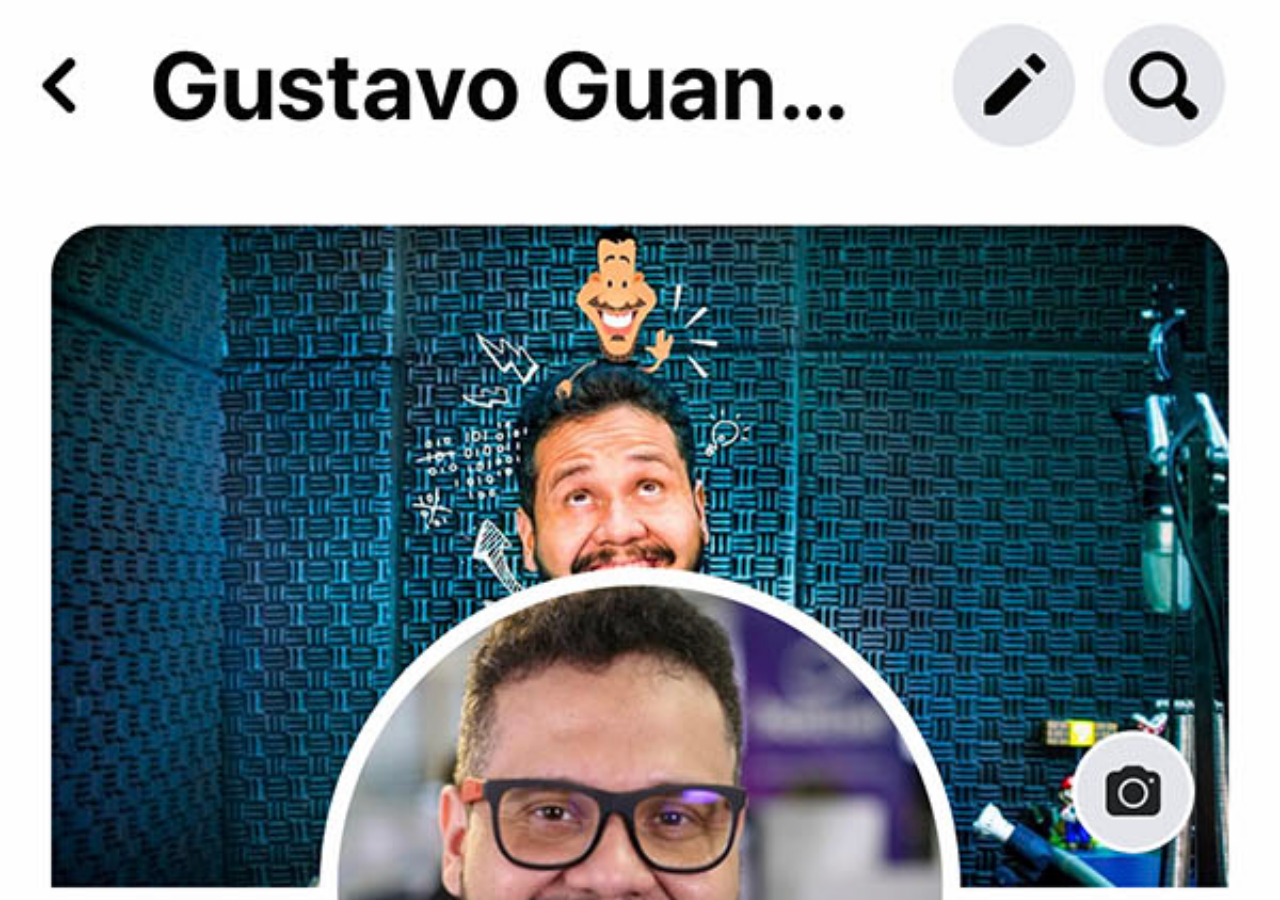
==== facebook.html @ eaf3fdf8 "criei botões laterais" ====
<!DOCTYPE html>
<html lang="pt-br">
<head>
    <meta charset="UTF-8">
    <meta name="viewport" content="width=device-width, initial-scale=1.0">
    <title>Document</title>
    <style>
        *{
            margin: 0px;
            padding: 0px;
        }

        body{
            width: 100vw;
            height: 100vh;
            background: black url(imagens/tela-facebook.jpg) no-repeat top center;
            background-size: cover;
        }
    </style>
</head>
<body>
    
</body>
</html>
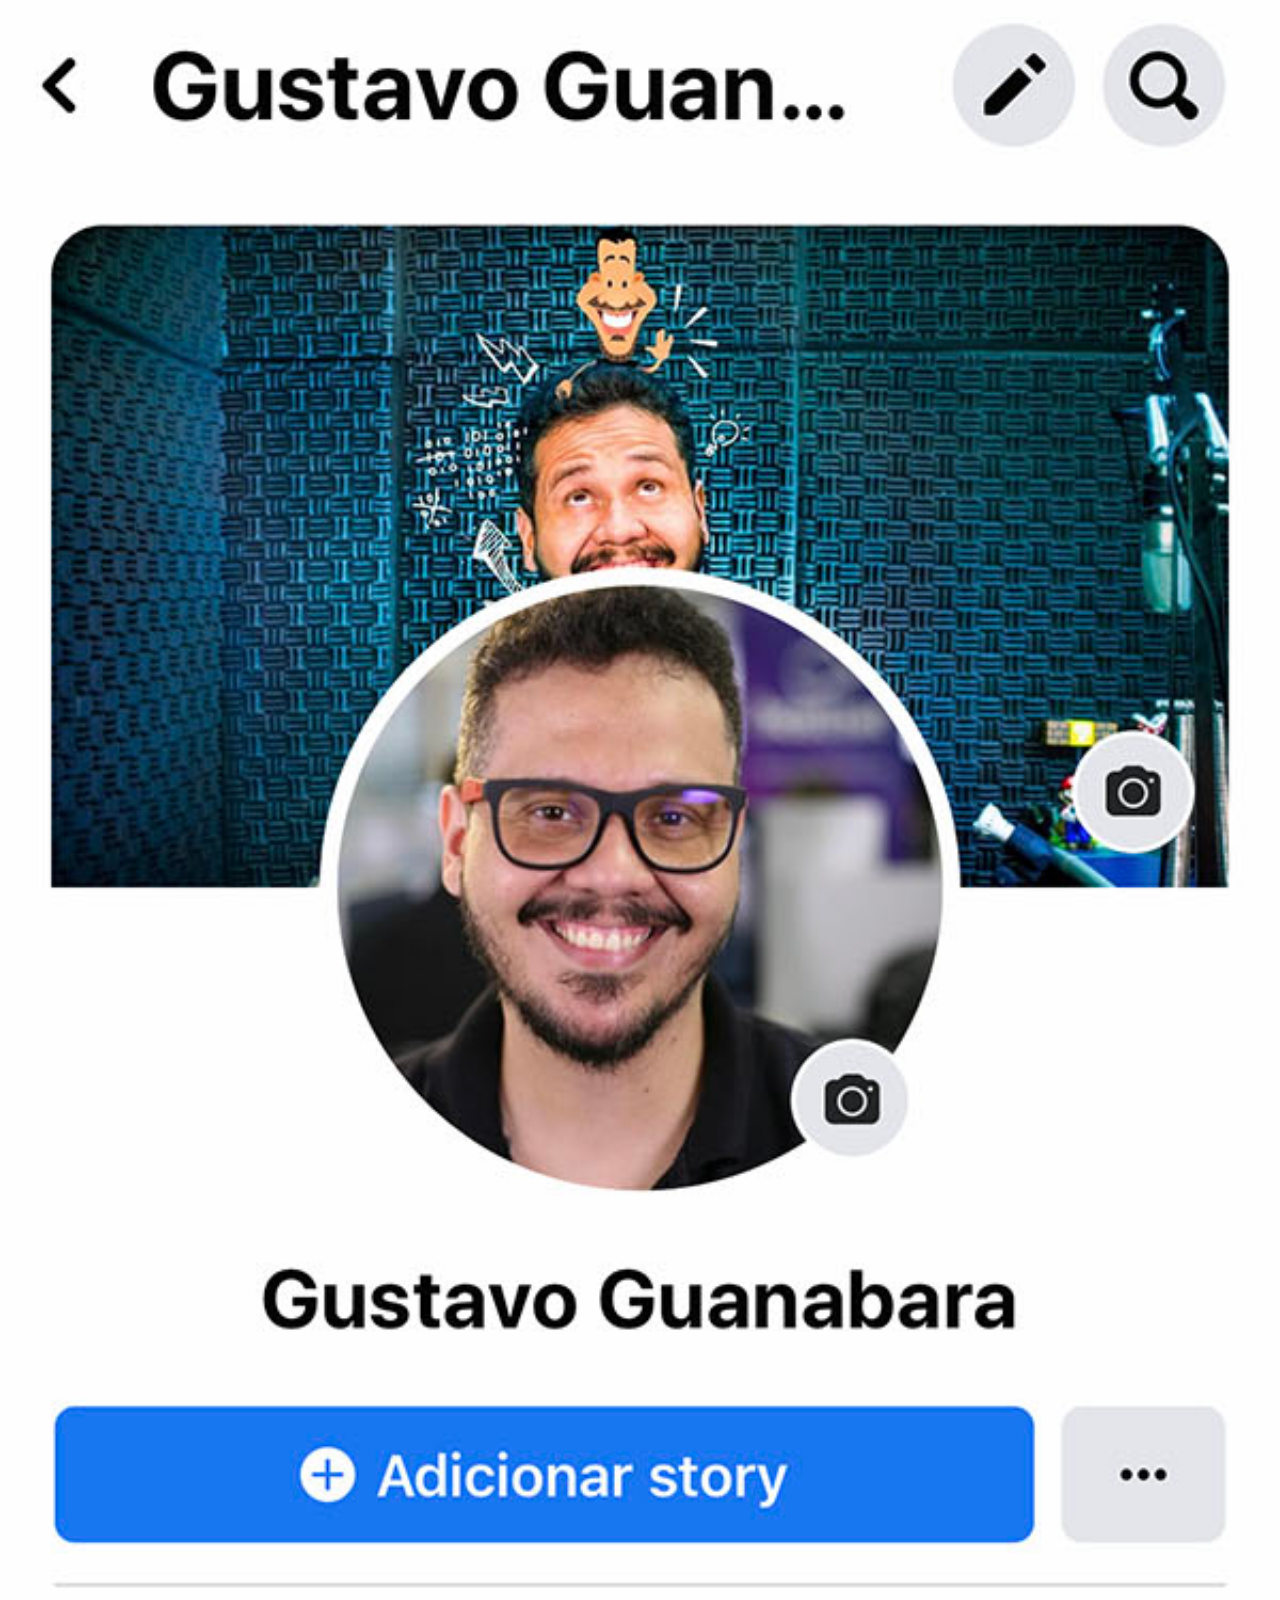
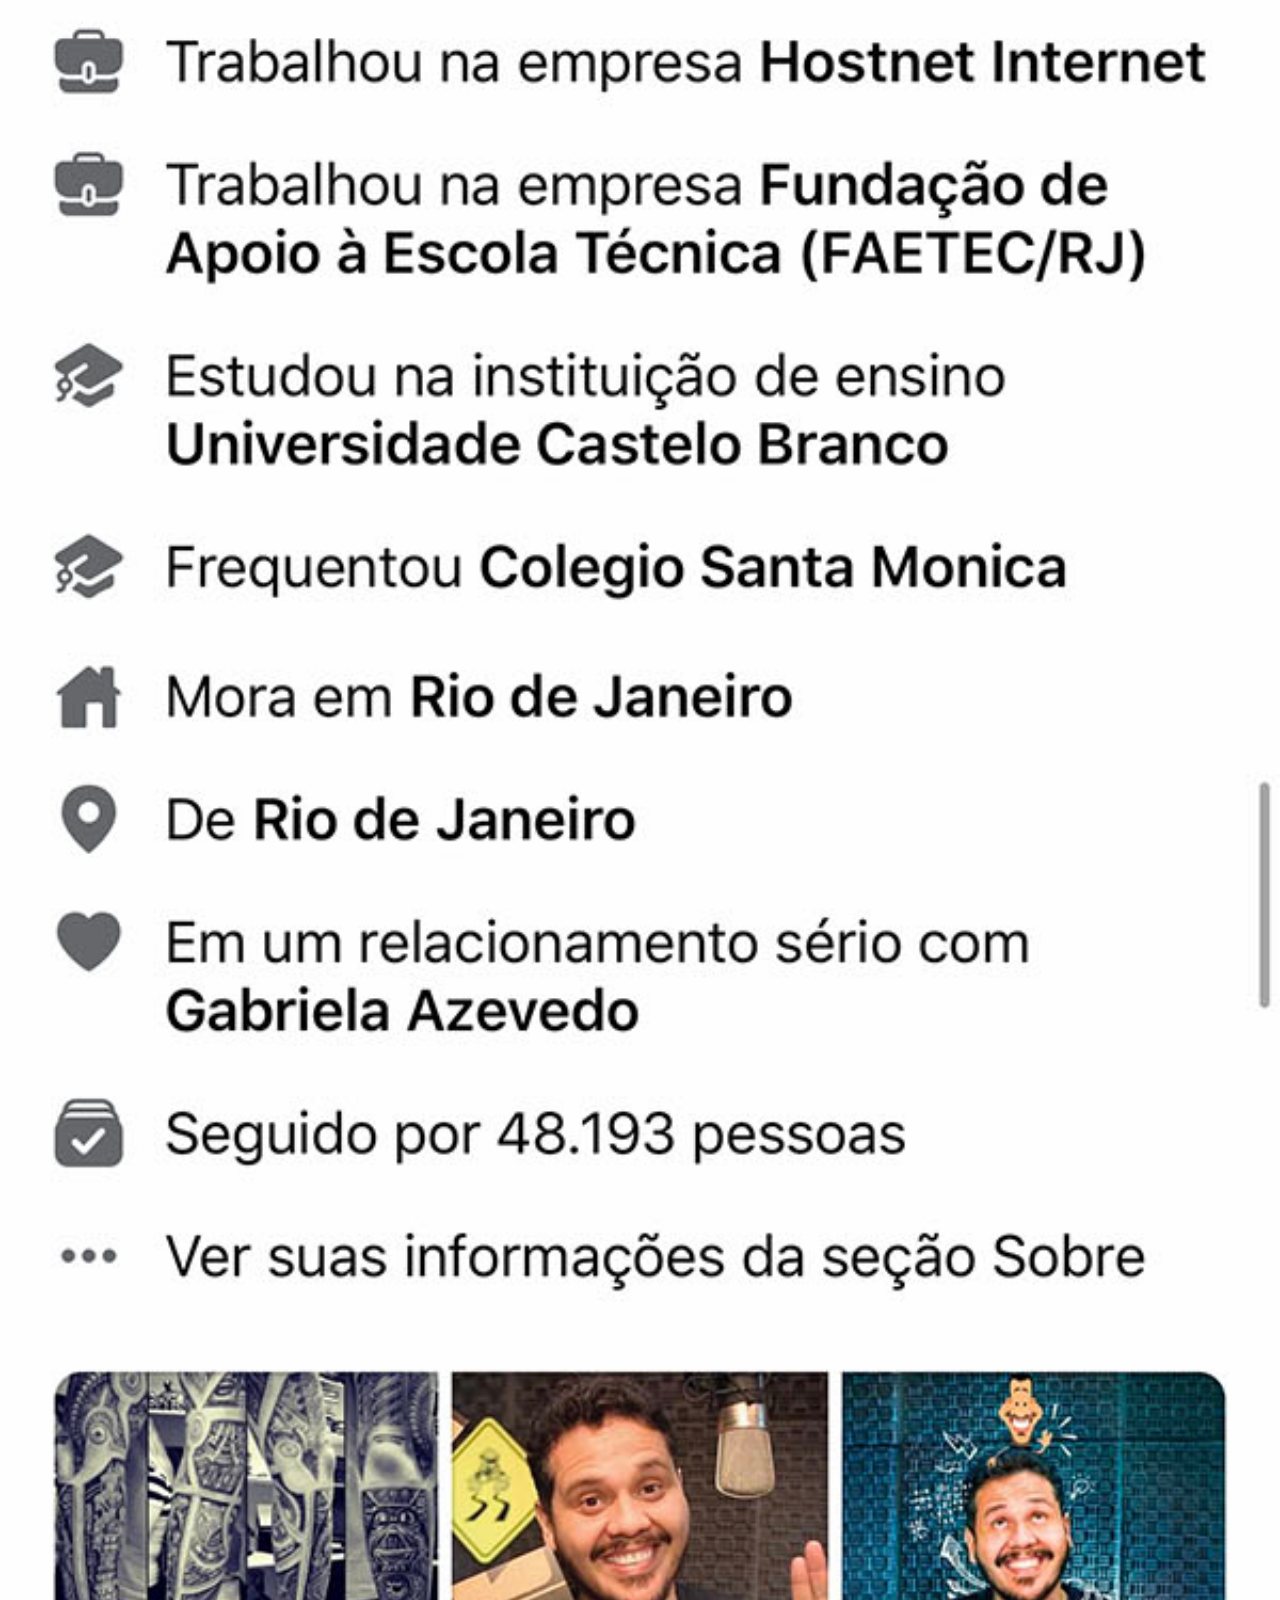
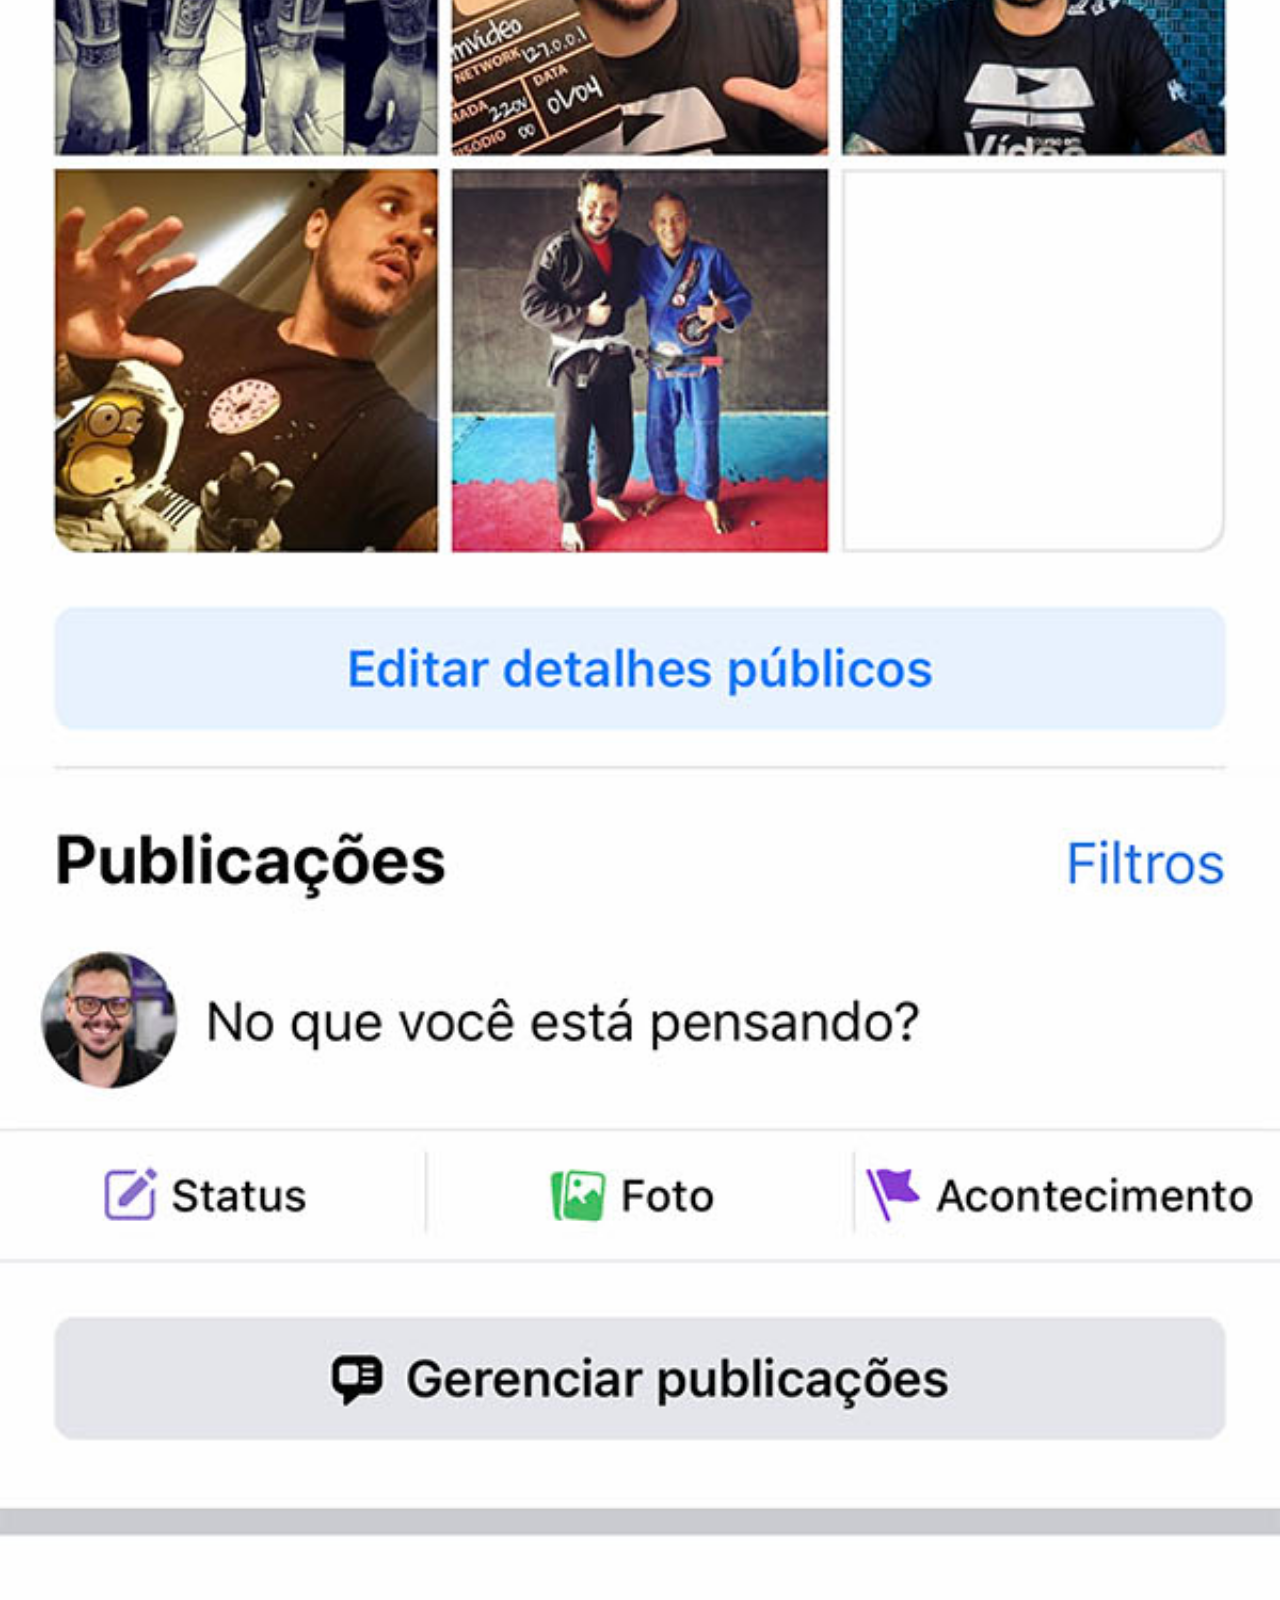
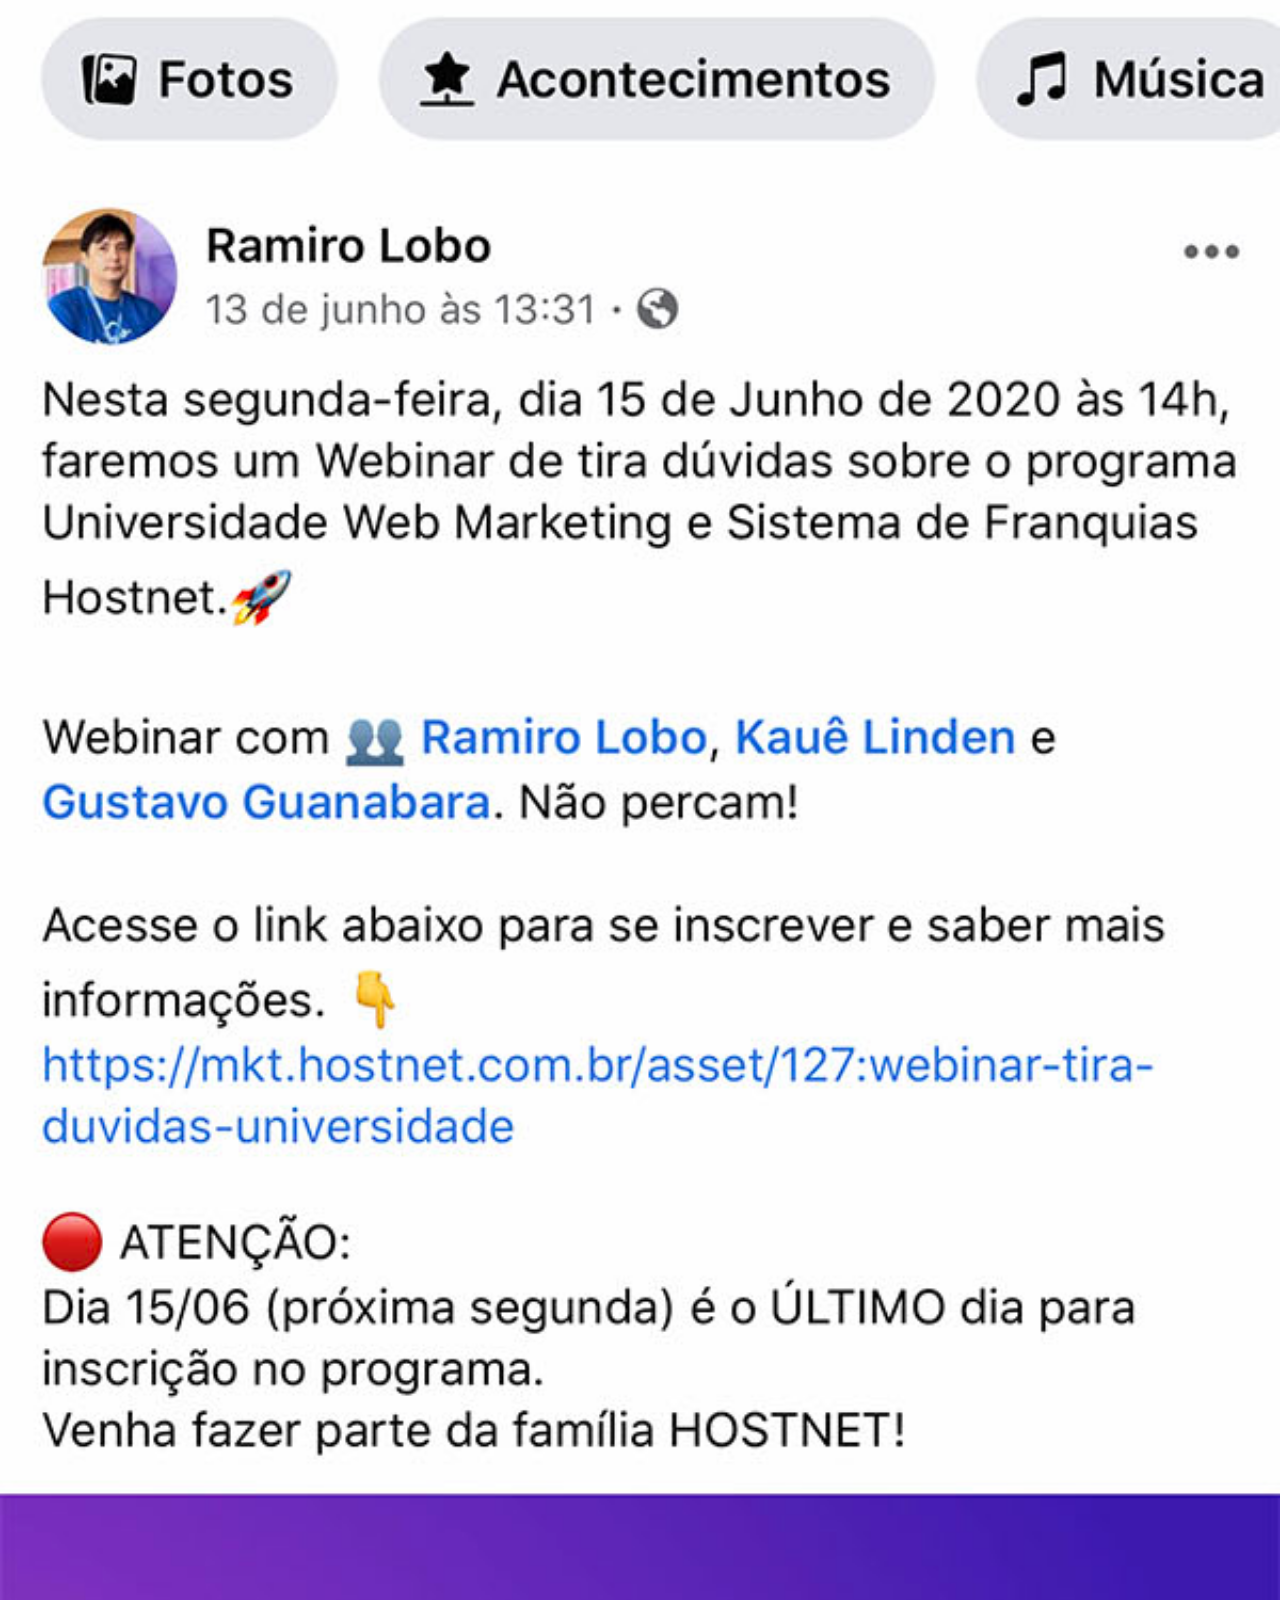
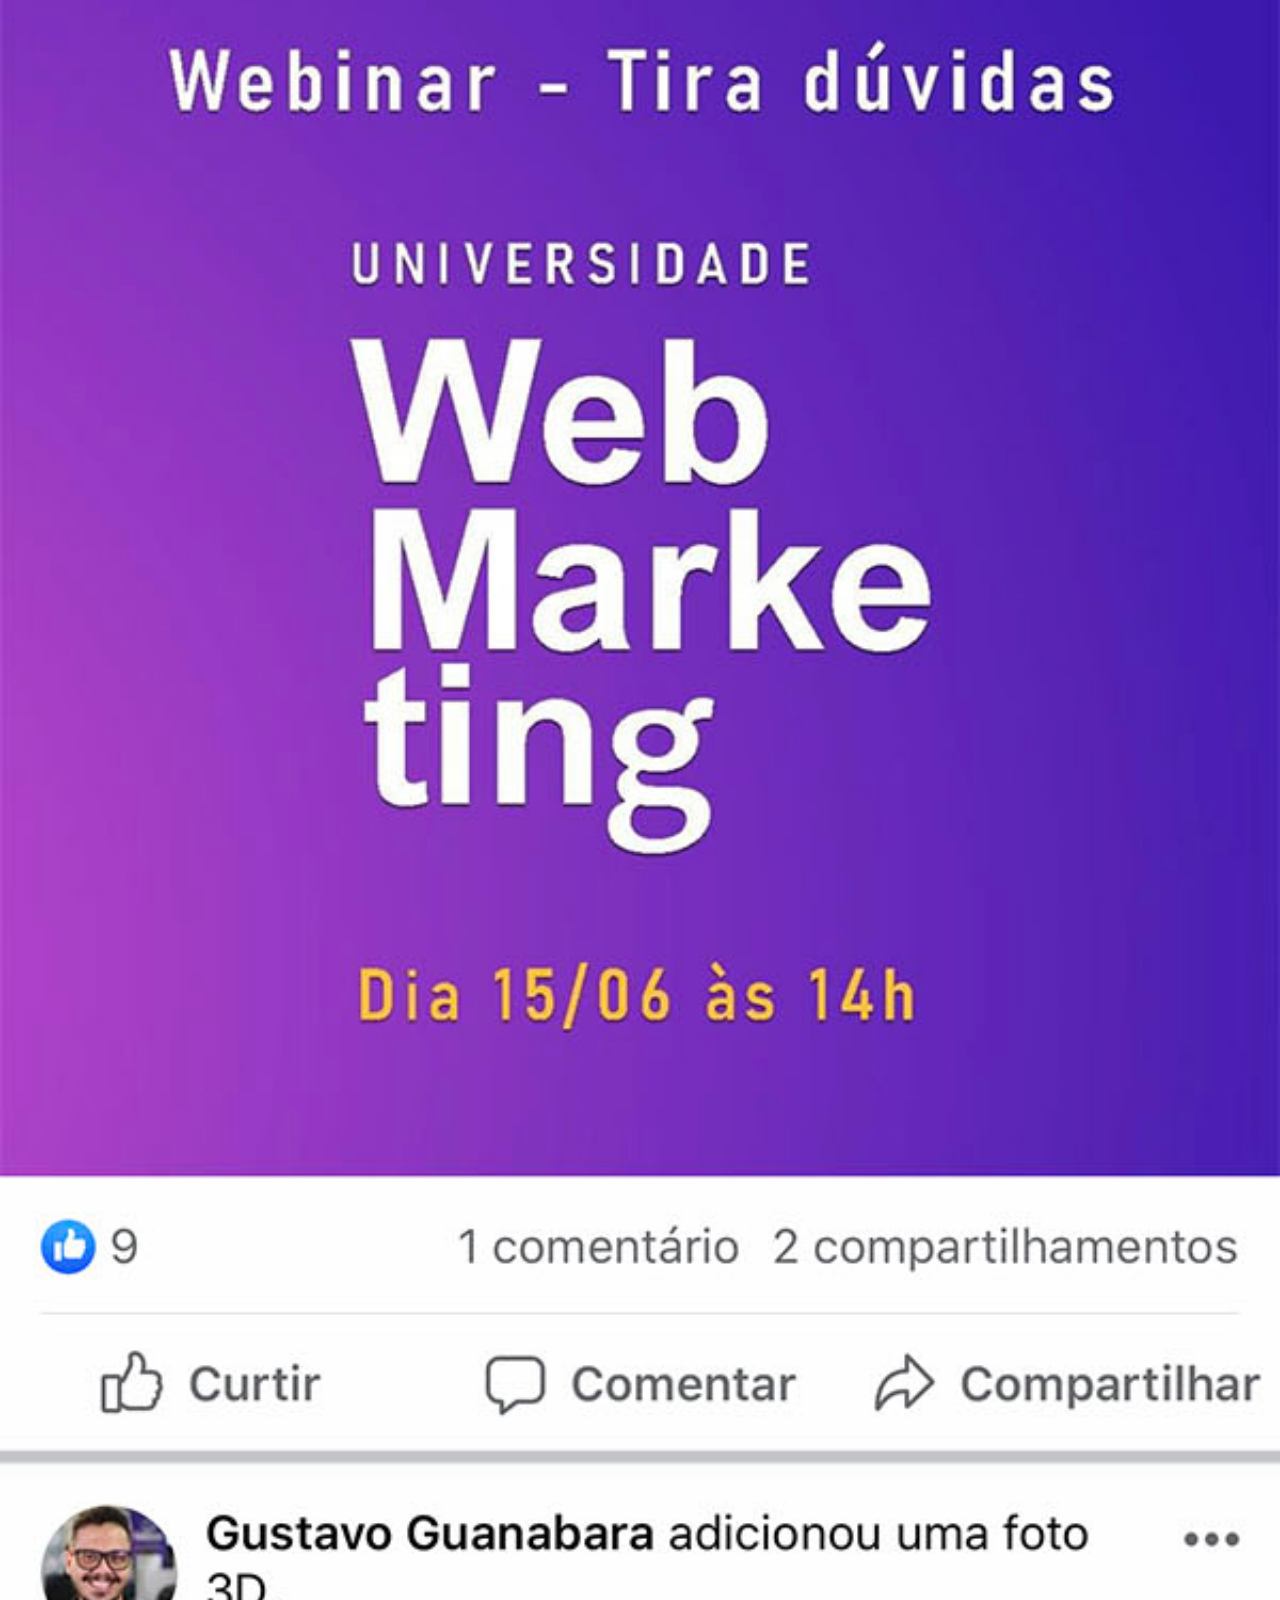
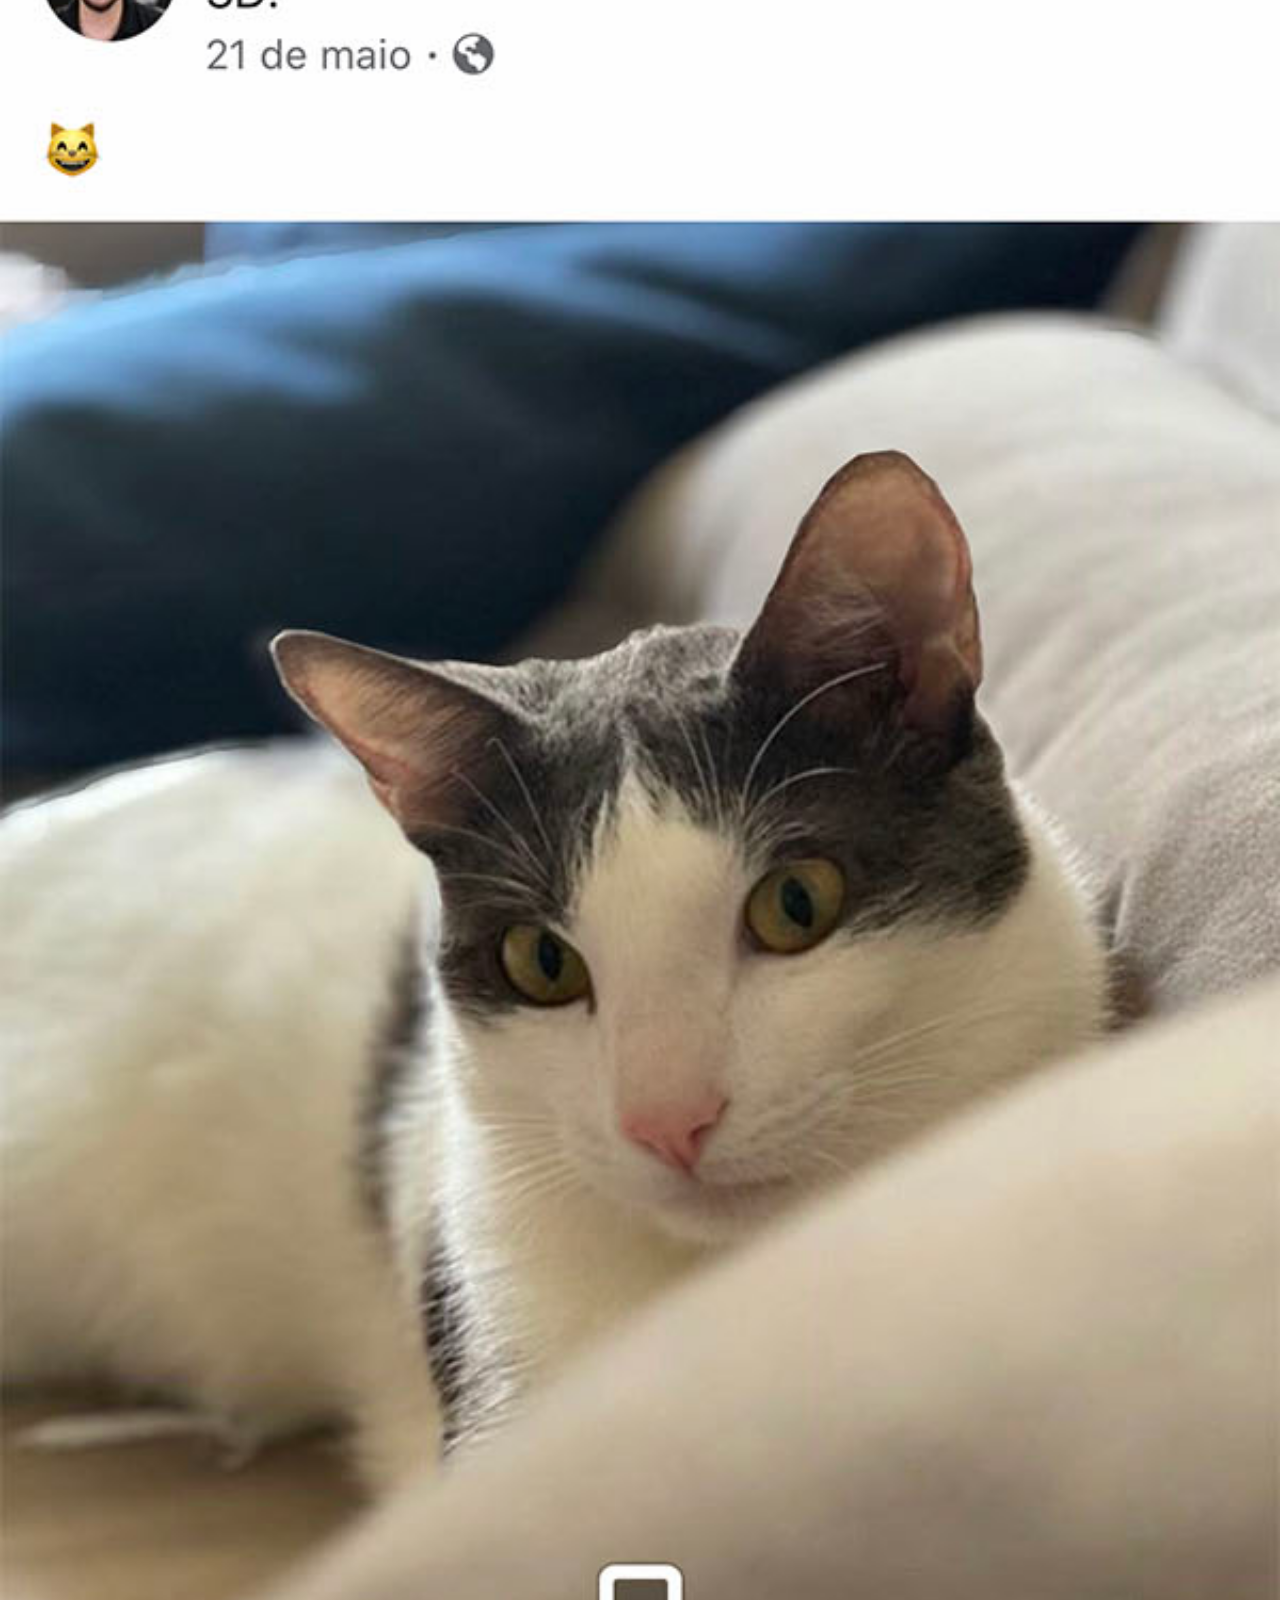
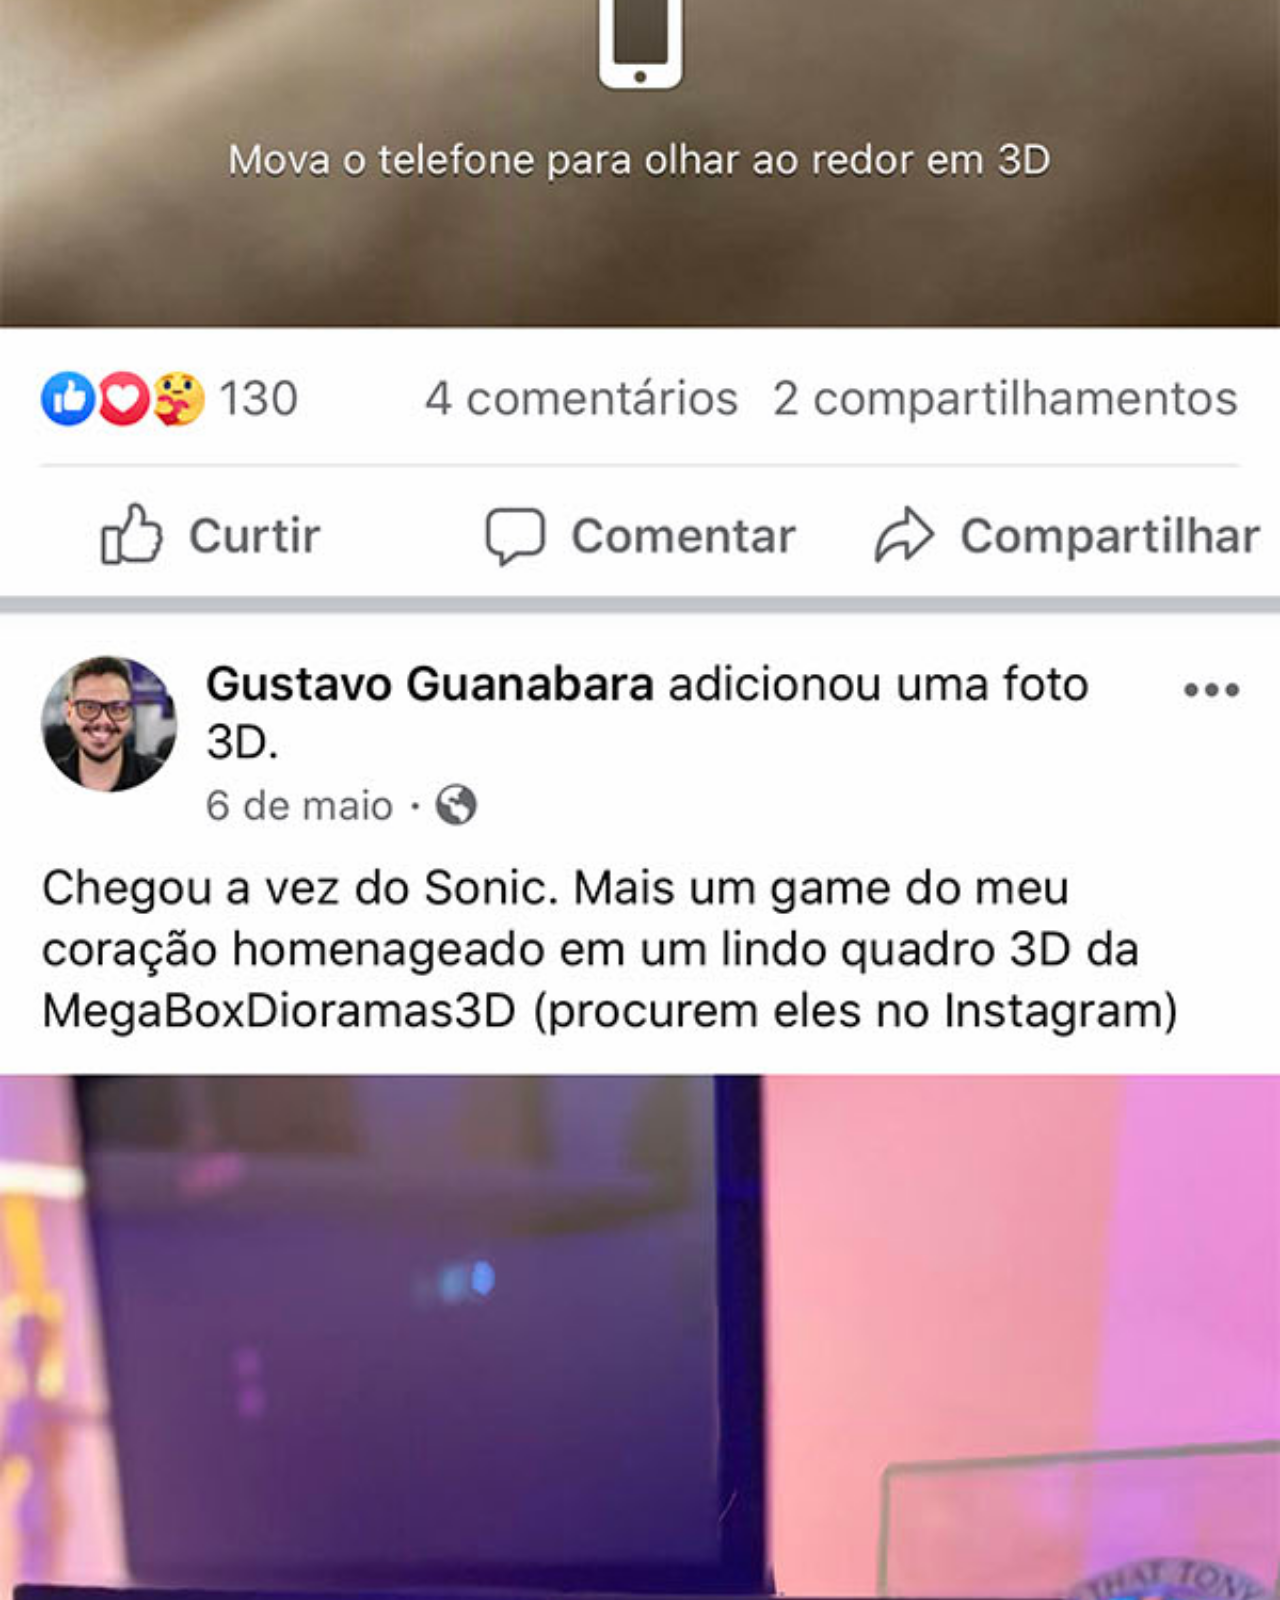
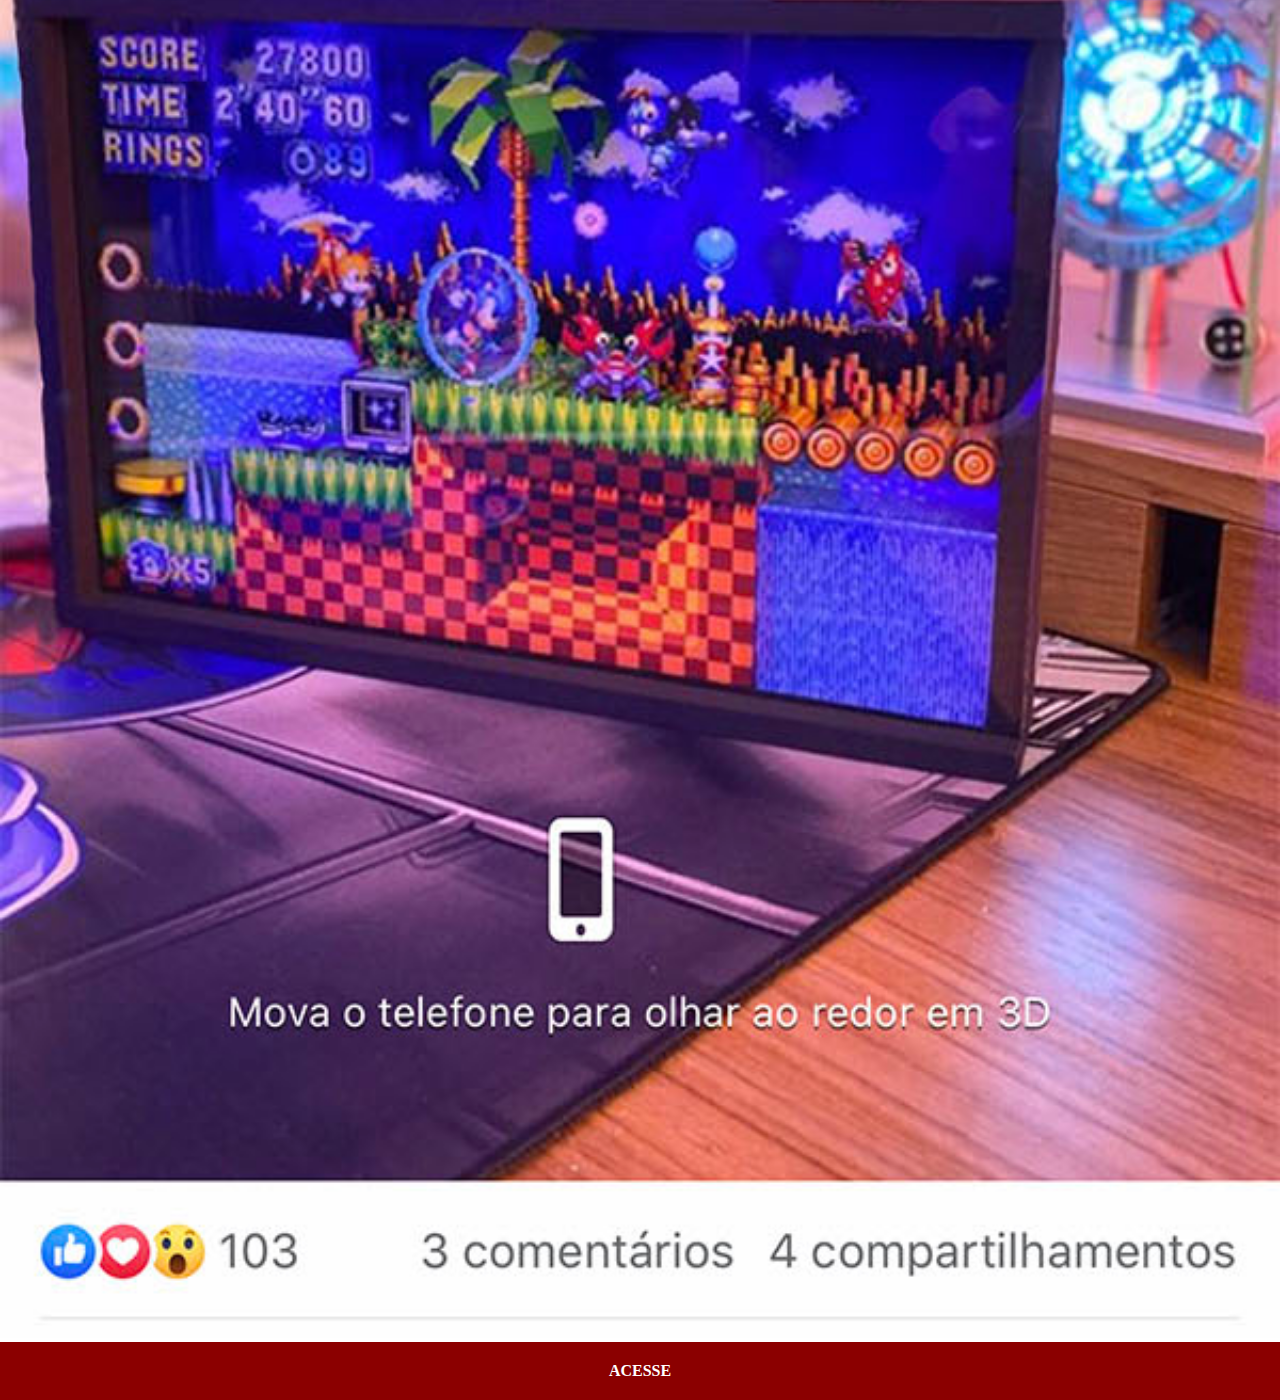
==== commit 7f630c18: "Adicionando redes sociais na vertical" ====
--- a/facebook.html
+++ b/facebook.html
@@ -10,15 +10,28 @@
             padding: 0px;
         }
 
-        body{
+        ::-webkit-scrollbar{
+            width: 0px;
+            height: 0px;
+        }
+        
+        img{
             width: 100vw;
-            height: 100vh;
-            background: black url(imagens/tela-facebook.jpg) no-repeat top center;
-            background-size: cover;
+        }
+        
+        a{
+            display: block;
+            background-color: darkred;
+            color: white;
+            padding: 20px;
+            text-align: center;
+            font-weight: bolder;
+            text-decoration: none;
         }
     </style>
 </head>
 <body>
-    
+    <img src="imagens/tela-facebook.jpg" alt="facebook">
+    <a href="https://facebook.com/gustavoguanabara"target="_blank" rel="nofollow">ACESSE</a>
 </body>
 </html>